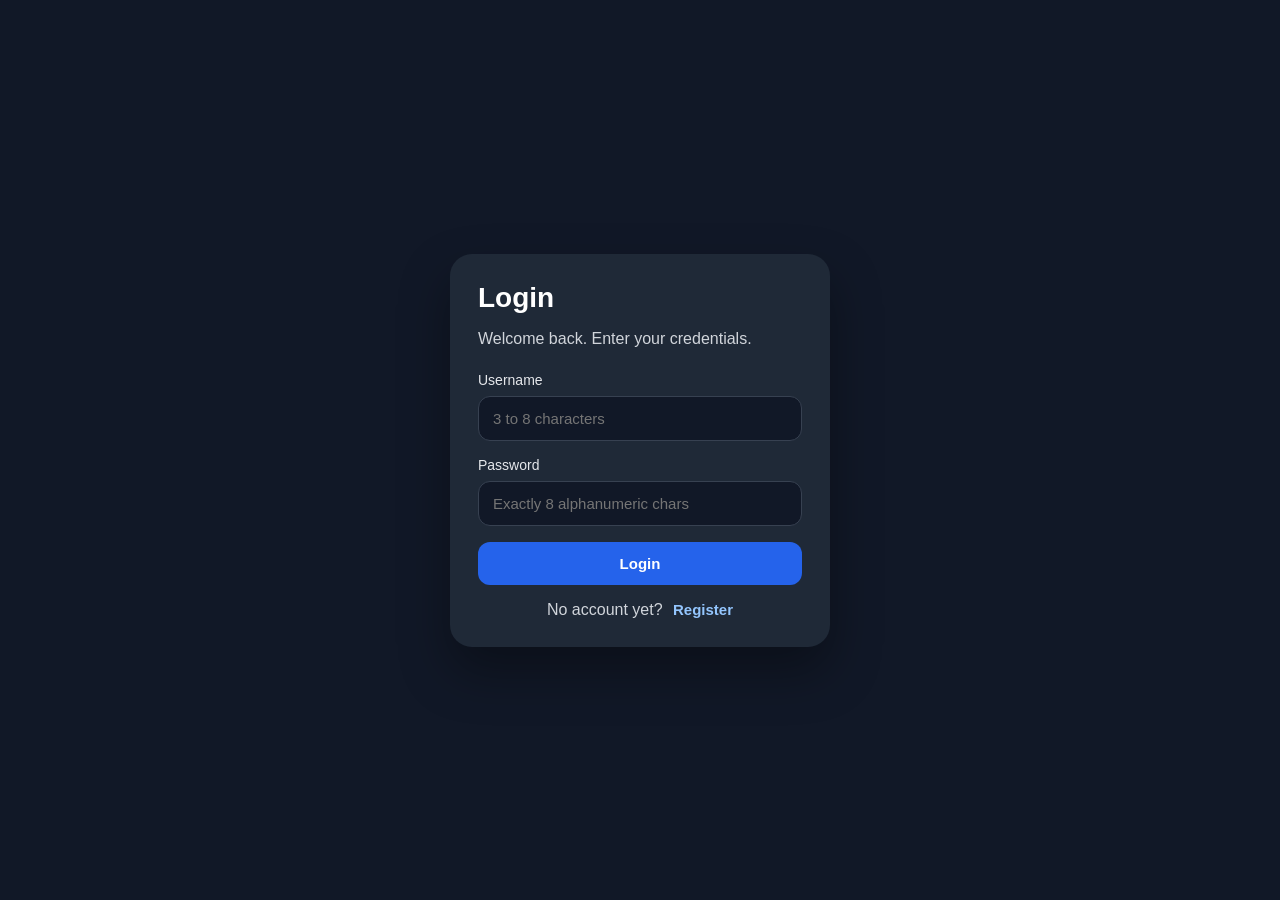
==== frontend/auth.html @ c0563d03 "updated" ====
<!DOCTYPE html>
<html lang="en">
<head>
  <meta charset="UTF-8" />
  <meta name="viewport" content="width=device-width, initial-scale=1.0" />
  <title>Login & Register</title>
  <link rel="stylesheet" href="styles/auth.css" />
</head>
<body>

  <main class="page">
    <section class="auth-card">

      <div id="toast" class="toast"></div>

      <h1 id="formTitle">Login</h1>
      <p id="formSubtitle">Welcome back. Enter your credentials.</p>

      <form id="authForm">
        <label>
          Username
          <input
            type="text"
            id="username"
            placeholder="3 to 8 characters"
            minlength="3"
            maxlength="8"
            required
          />
        </label>

        <label>
          Password
          <input
            type="password"
            id="password"
            placeholder="Exactly 8 alphanumeric chars"
            maxlength="8"
            required
          />
        </label>

        <button type="submit" id="submitBtn">Login</button>
      </form>

      <p class="toggle-text">
        <span id="toggleQuestion">No account yet?</span>
        <button type="button" id="toggleModeBtn">Register</button>
      </p>

    </section>
  </main>

  <!-- Confirmation Modal -->
  <div id="confirmModal" class="modal">
    <div class="modal-box">
      <h2 id="modalTitle">Confirm Login</h2>
      <p class="modal-note">Please confirm the credentials below.</p>

      <div class="credential-box">
        <p><strong>Username:</strong> <span id="confirmUsername"></span></p>
        <p><strong>Password:</strong> <span id="confirmPassword"></span></p>
      </div>

      <div class="modal-actions">
        <button type="button" id="cancelConfirmBtn" class="secondary-btn">Cancel</button>
        <button type="button" id="confirmBtn">Confirm</button>
      </div>
    </div>
  </div>

  <script type="module" src="scripts/auth.js"></script>
</body>
</html>
---- frontend/styles/auth.css ----
* {
  box-sizing: border-box;
}

body {
  margin: 0;
  font-family: Arial, sans-serif;
  background: #111827;
  color: white;
}

.page {
  min-height: 100vh;
  display: flex;
  align-items: center;
  justify-content: center;
  padding: 20px;
}

.auth-card {
  position: relative;
  width: 100%;
  max-width: 380px;
  background: #1f2937;
  padding: 28px;
  border-radius: 22px;
  box-shadow: 0 24px 50px rgba(0, 0, 0, 0.35);
}

h1 {
  margin: 0 0 8px;
  font-size: 28px;
}

p {
  color: #d1d5db;
}

form {
  margin-top: 24px;
}

label {
  display: block;
  margin-bottom: 16px;
  color: #e5e7eb;
  font-size: 14px;
}

input {
  width: 100%;
  margin-top: 8px;
  padding: 13px 14px;
  border: 1px solid #374151;
  border-radius: 12px;
  outline: none;
  background: #111827;
  color: white;
  font-size: 15px;
}

input:focus {
  border-color: #60a5fa;
}

button {
  width: 100%;
  border: none;
  border-radius: 12px;
  padding: 13px 16px;
  background: #2563eb;
  color: white;
  font-weight: bold;
  cursor: pointer;
  font-size: 15px;
}

button:hover {
  opacity: 0.92;
}

button:disabled {
  opacity: 0.6;
  cursor: not-allowed;
}

.toggle-text {
  text-align: center;
  margin-bottom: 0;
}

#toggleModeBtn {
  width: auto;
  padding: 0;
  margin-left: 6px;
  background: transparent;
  color: #93c5fd;
}

.toast {
  display: none;
  position: absolute;
  top: -54px;
  left: 0;
  right: 0;
  padding: 13px 16px;
  border-radius: 12px;
  background: #ef4444;
  color: white;
  font-size: 14px;
  text-align: center;
  box-shadow: 0 12px 28px rgba(0,0,0,0.3);
}

.toast.show {
  display: block;
}

.toast.success {
  background: #22c55e;
}

.modal {
  position: fixed;
  inset: 0;
  background: rgba(0,0,0,0.68);
  display: none;
  align-items: center;
  justify-content: center;
  padding: 20px;
}

.modal.show {
  display: flex;
}

.modal-box {
  width: 100%;
  max-width: 360px;
  background: white;
  color: #111827;
  border-radius: 20px;
  padding: 24px;
}

.modal-box h2 {
  margin-top: 0;
}

.modal-note {
  color: #4b5563;
}

.credential-box {
  background: #f3f4f6;
  padding: 14px;
  border-radius: 14px;
  margin: 18px 0;
}

.credential-box p {
  color: #111827;
  margin: 8px 0;
}

.modal-actions {
  display: flex;
  gap: 10px;
}

.modal-actions button {
  flex: 1;
}

.secondary-btn {
  background: #6b7280;
}
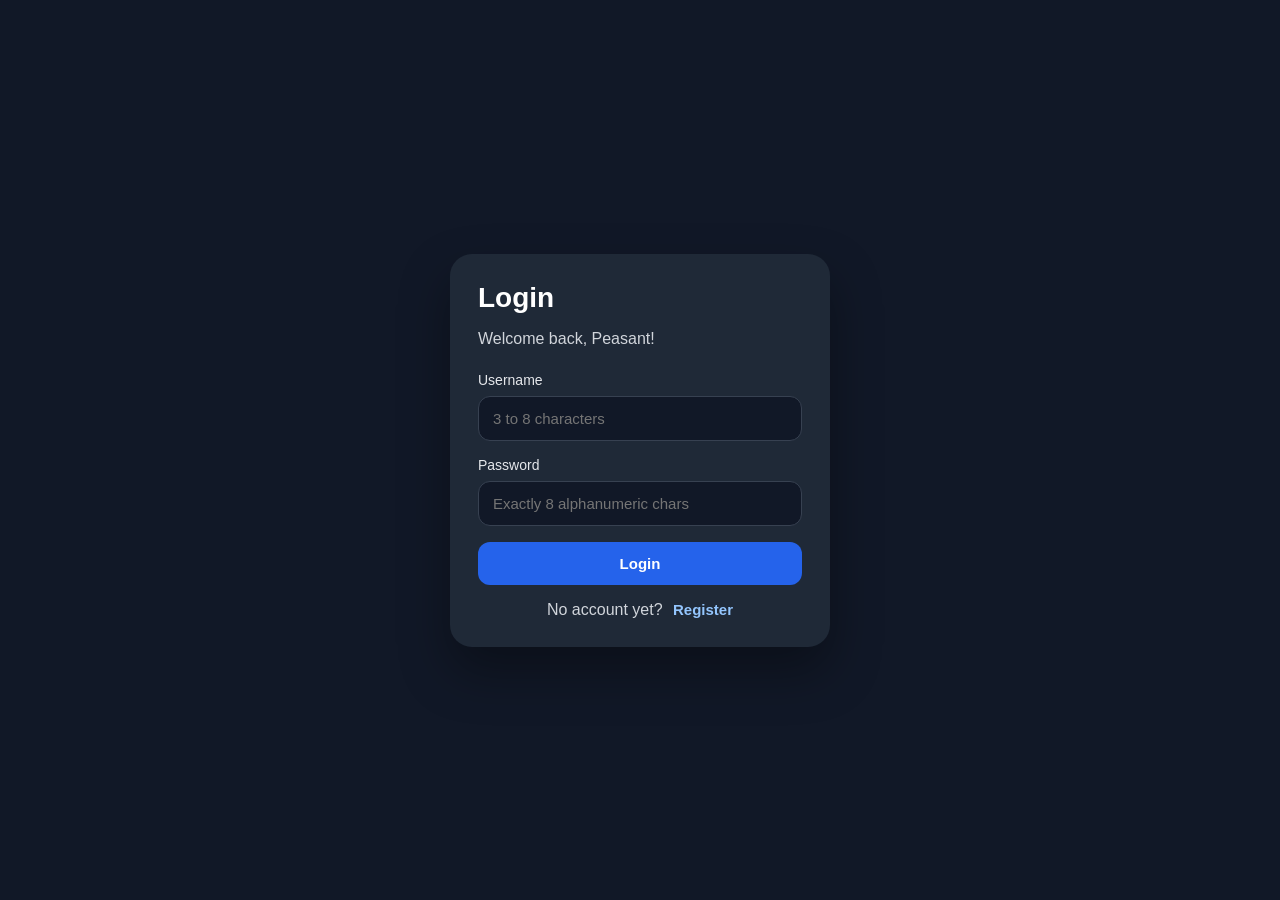
==== commit a3b1d90c: "Update auth.html" ====
--- a/frontend/auth.html
+++ b/frontend/auth.html
@@ -14,7 +14,7 @@
       <div id="toast" class="toast"></div>
 
       <h1 id="formTitle">Login</h1>
-      <p id="formSubtitle">Welcome back. Enter your credentials.</p>
+      <p id="formSubtitle">Welcome back, Peasant!</p>
 
       <form id="authForm">
         <label>
